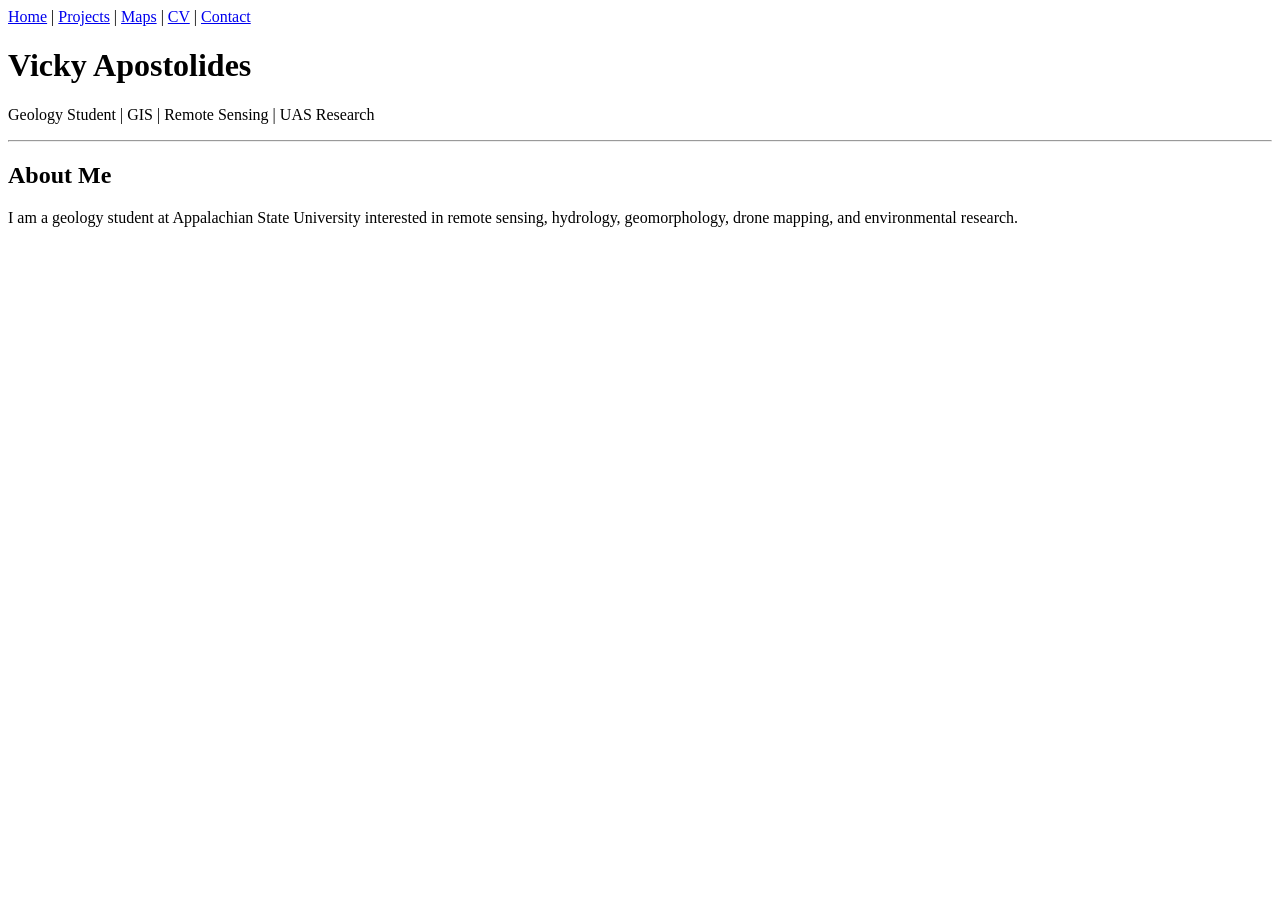
==== index.html @ 4145c762 "Update index.html" ====
<body>

<nav>
    <a href="index.html">Home</a> |
    <a href="projects.html">Projects</a> |
    <a href="maps.html">Maps</a> |
    <a href="cv.html">CV</a> |
    <a href="contact.html">Contact</a>
</nav>

<h1>Vicky Apostolides</h1>

<p>Geology Student | GIS | Remote Sensing | UAS Research</p>

<hr>

<h2>About Me</h2>

<p>
I am a geology student at Appalachian State University interested in
remote sensing, hydrology, geomorphology, drone mapping, and environmental research.
</p>

</body>
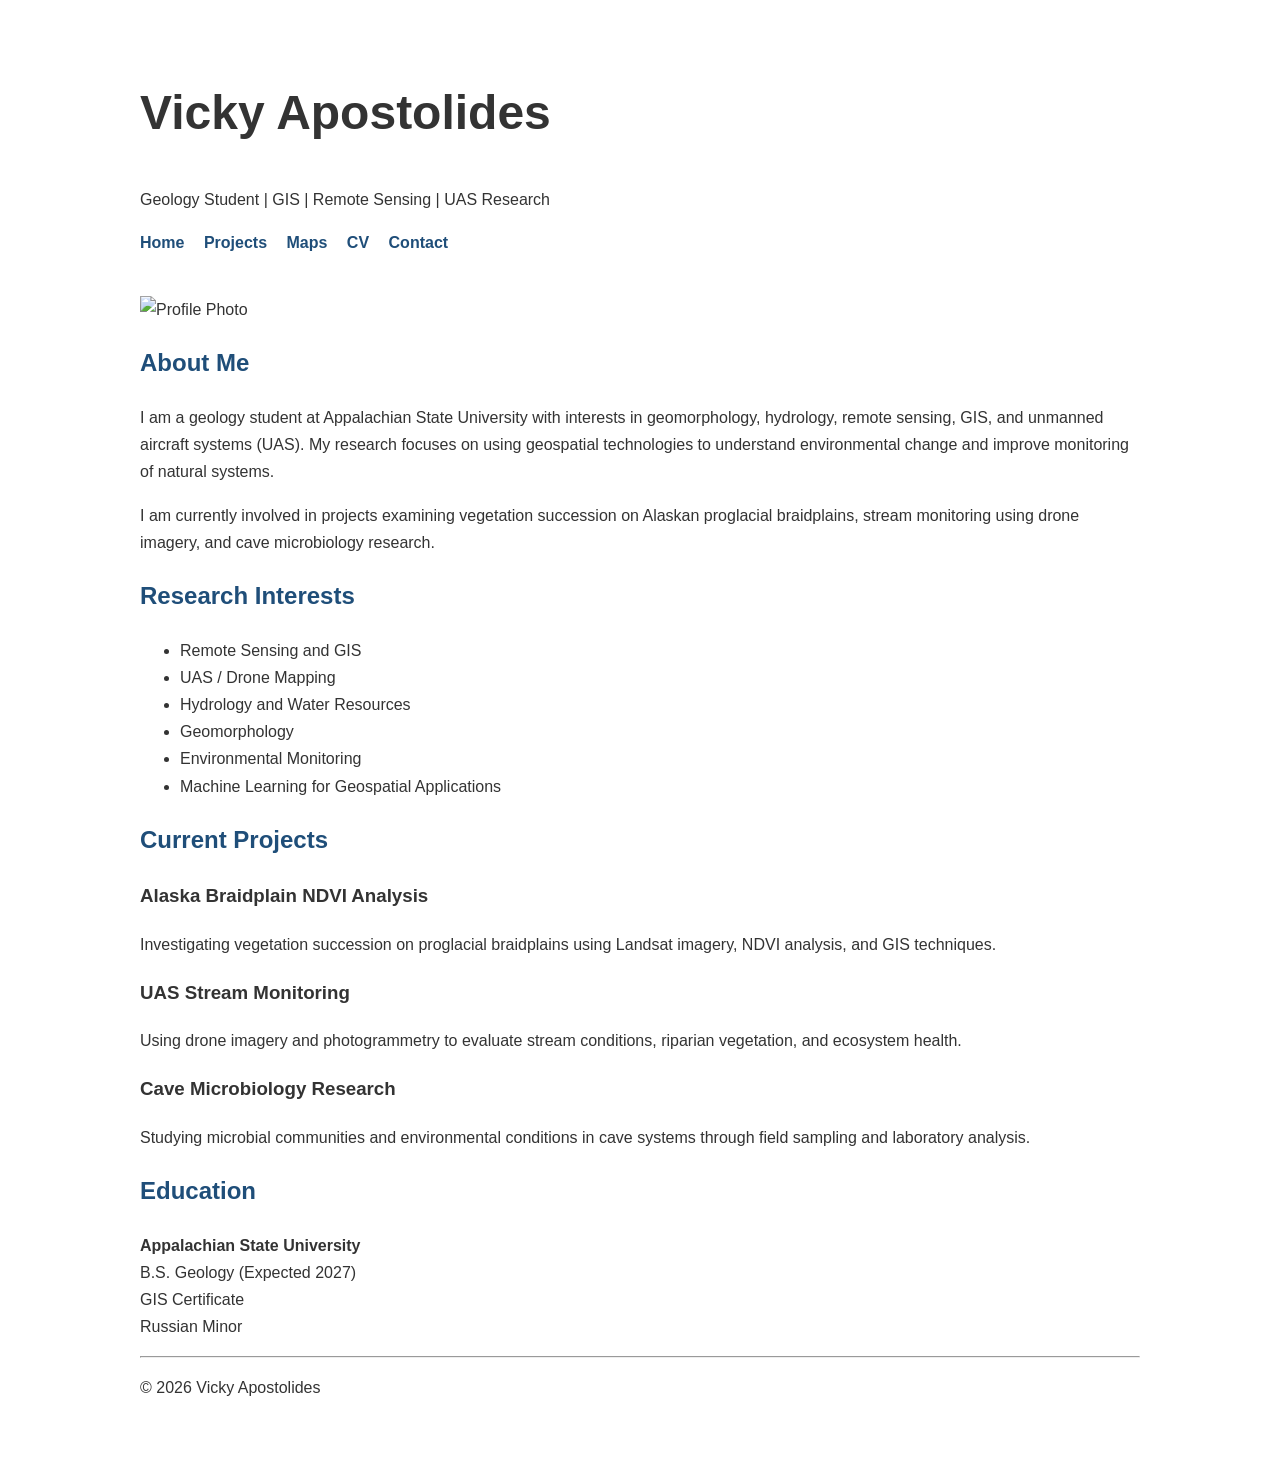
==== commit c1782a4d: "index.html" ====
--- a/index.html
+++ b/index.html
@@ -1,24 +1,132 @@
+<!DOCTYPE html>
+<html lang="en">
+
+<head>
+    <meta charset="UTF-8">
+    <meta name="viewport" content="width=device-width, initial-scale=1.0">
+    <title>Vicky Apostolides</title>
+
+    <link rel="stylesheet" href="style.css">
+</head>
+
 <body>
 
-<nav>
-    <a href="index.html">Home</a> |
-    <a href="projects.html">Projects</a> |
-    <a href="maps.html">Maps</a> |
-    <a href="cv.html">CV</a> |
-    <a href="contact.html">Contact</a>
-</nav>
+    <header>
+        <h1>Vicky Apostolides</h1>
 
-<h1>Vicky Apostolides</h1>
+        <p class="subtitle">
+            Geology Student | GIS | Remote Sensing | UAS Research
+        </p>
 
-<p>Geology Student | GIS | Remote Sensing | UAS Research</p>
+        <nav>
+            <a href="index.html">Home</a>
+            <a href="projects.html">Projects</a>
+            <a href="maps.html">Maps</a>
+            <a href="cv.html">CV</a>
+            <a href="contact.html">Contact</a>
+        </nav>
+    </header>
 
-<hr>
+    <main>
 
-<h2>About Me</h2>
+        <section class="profile">
 
-<p>
-I am a geology student at Appalachian State University interested in
-remote sensing, hydrology, geomorphology, drone mapping, and environmental research.
-</p>
+            <img src="images/profile.jpg" alt="Profile Photo" class="profile-pic">
+
+            <div class="bio">
+
+                <h2>About Me</h2>
+
+                <p>
+                    I am a geology student at Appalachian State University with interests in
+                    geomorphology, hydrology, remote sensing, GIS, and unmanned aircraft systems (UAS).
+                    My research focuses on using geospatial technologies to understand environmental
+                    change and improve monitoring of natural systems.
+                </p>
+
+                <p>
+                    I am currently involved in projects examining vegetation succession on Alaskan
+                    proglacial braidplains, stream monitoring using drone imagery, and cave
+                    microbiology research.
+                </p>
+
+            </div>
+
+        </section>
+
+        <section>
+
+            <h2>Research Interests</h2>
+
+            <ul>
+                <li>Remote Sensing and GIS</li>
+                <li>UAS / Drone Mapping</li>
+                <li>Hydrology and Water Resources</li>
+                <li>Geomorphology</li>
+                <li>Environmental Monitoring</li>
+                <li>Machine Learning for Geospatial Applications</li>
+            </ul>
+
+        </section>
+
+        <section>
+
+            <h2>Current Projects</h2>
+
+            <div class="project-card">
+                <h3>Alaska Braidplain NDVI Analysis</h3>
+
+                <p>
+                    Investigating vegetation succession on proglacial braidplains using
+                    Landsat imagery, NDVI analysis, and GIS techniques.
+                </p>
+            </div>
+
+            <div class="project-card">
+                <h3>UAS Stream Monitoring</h3>
+
+                <p>
+                    Using drone imagery and photogrammetry to evaluate stream conditions,
+                    riparian vegetation, and ecosystem health.
+                </p>
+            </div>
+
+            <div class="project-card">
+                <h3>Cave Microbiology Research</h3>
+
+                <p>
+                    Studying microbial communities and environmental conditions in cave
+                    systems through field sampling and laboratory analysis.
+                </p>
+            </div>
+
+        </section>
+
+        <section>
+
+            <h2>Education</h2>
+
+            <p>
+                <strong>Appalachian State University</strong><br>
+                B.S. Geology (Expected 2027)<br>
+                GIS Certificate<br>
+                Russian Minor
+            </p>
+
+        </section>
+
+    </main>
+
+    <footer>
+
+        <hr>
+
+        <p>
+            © 2026 Vicky Apostolides
+        </p>
+
+    </footer>
 
 </body>
+
+</html>
--- a/style.css
+++ b/style.css
@@ -0,0 +1,35 @@
+body{
+    max-width:1000px;
+    margin:auto;
+    padding:40px;
+    font-family:Arial, sans-serif;
+    line-height:1.7;
+    color:#333;
+}
+
+nav{
+    margin-bottom:40px;
+}
+
+nav a{
+    text-decoration:none;
+    color:#1f4e79;
+    font-weight:bold;
+    margin-right:15px;
+}
+
+nav a:hover{
+    color:#4a90e2;
+}
+
+h1{
+    font-size:48px;
+}
+
+h2{
+    color:#1f4e79;
+}
+
+img{
+    max-width:100%;
+}
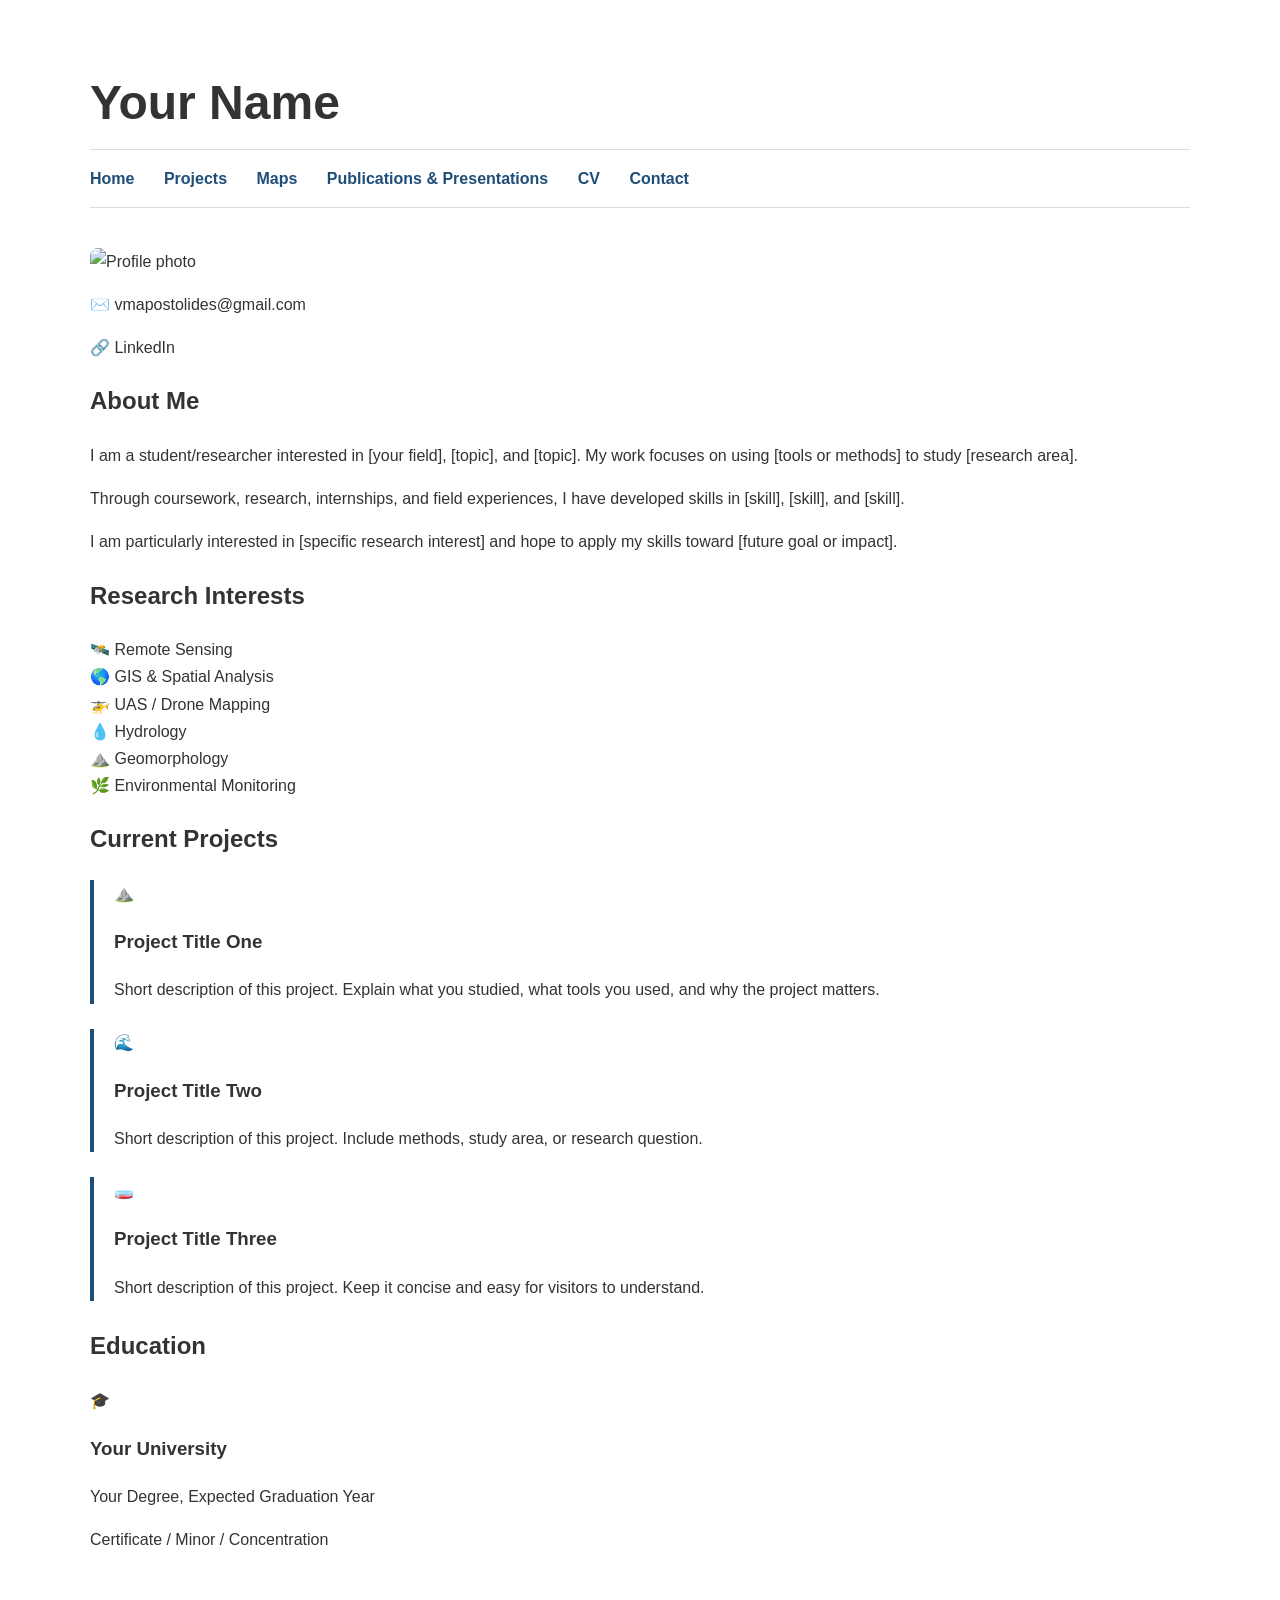
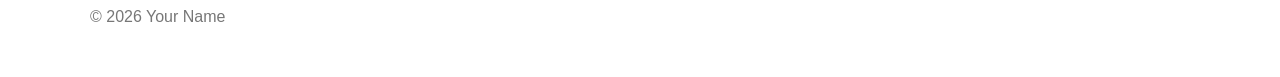
==== commit 41c7e8a7: "Update index.html" ====
--- a/index.html
+++ b/index.html
@@ -1,132 +1,123 @@
 <!DOCTYPE html>
 <html lang="en">
-
 <head>
-    <meta charset="UTF-8">
-    <meta name="viewport" content="width=device-width, initial-scale=1.0">
-    <title>Vicky Apostolides</title>
-
-    <link rel="stylesheet" href="style.css">
+  <meta charset="UTF-8" />
+  <meta name="viewport" content="width=device-width, initial-scale=1.0" />
+  <title>Your Name</title>
+  <link rel="stylesheet" href="style.css" />
 </head>
 
 <body>
 
-    <header>
-        <h1>Vicky Apostolides</h1>
+  <header class="site-header">
+    <h1>Your Name</h1>
 
-        <p class="subtitle">
-            Geology Student | GIS | Remote Sensing | UAS Research
+    <nav>
+      <a href="index.html">Home</a>
+      <a href="projects.html">Projects</a>
+      <a href="maps.html">Maps</a>
+      <a href="publications.html">Publications & Presentations</a>
+      <a href="cv.html">CV</a>
+      <a href="contact.html">Contact</a>
+    </nav>
+  </header>
+
+  <main class="container">
+
+    <section class="intro">
+      <aside class="sidebar">
+        <img src="images/profile.jpg" alt="Profile photo" class="profile-pic" />
+
+        <div class="contact-links">
+          <p>✉️ vmapostolides@gmail.com</p>
+          <p>🔗 LinkedIn</p>
+        </div>
+      </aside>
+
+      <section class="about">
+        <h2>About Me</h2>
+
+        <p>
+          I am a student/researcher interested in [your field], [topic], and [topic].
+          My work focuses on using [tools or methods] to study [research area].
         </p>
 
-        <nav>
-            <a href="index.html">Home</a>
-            <a href="projects.html">Projects</a>
-            <a href="maps.html">Maps</a>
-            <a href="cv.html">CV</a>
-            <a href="contact.html">Contact</a>
-        </nav>
-    </header>
-
-    <main>
-
-        <section class="profile">
-
-            <img src="images/profile.jpg" alt="Profile Photo" class="profile-pic">
-
-            <div class="bio">
-
-                <h2>About Me</h2>
-
-                <p>
-                    I am a geology student at Appalachian State University with interests in
-                    geomorphology, hydrology, remote sensing, GIS, and unmanned aircraft systems (UAS).
-                    My research focuses on using geospatial technologies to understand environmental
-                    change and improve monitoring of natural systems.
-                </p>
-
-                <p>
-                    I am currently involved in projects examining vegetation succession on Alaskan
-                    proglacial braidplains, stream monitoring using drone imagery, and cave
-                    microbiology research.
-                </p>
-
-            </div>
-
-        </section>
-
-        <section>
-
-            <h2>Research Interests</h2>
-
-            <ul>
-                <li>Remote Sensing and GIS</li>
-                <li>UAS / Drone Mapping</li>
-                <li>Hydrology and Water Resources</li>
-                <li>Geomorphology</li>
-                <li>Environmental Monitoring</li>
-                <li>Machine Learning for Geospatial Applications</li>
-            </ul>
-
-        </section>
-
-        <section>
-
-            <h2>Current Projects</h2>
-
-            <div class="project-card">
-                <h3>Alaska Braidplain NDVI Analysis</h3>
-
-                <p>
-                    Investigating vegetation succession on proglacial braidplains using
-                    Landsat imagery, NDVI analysis, and GIS techniques.
-                </p>
-            </div>
-
-            <div class="project-card">
-                <h3>UAS Stream Monitoring</h3>
-
-                <p>
-                    Using drone imagery and photogrammetry to evaluate stream conditions,
-                    riparian vegetation, and ecosystem health.
-                </p>
-            </div>
-
-            <div class="project-card">
-                <h3>Cave Microbiology Research</h3>
-
-                <p>
-                    Studying microbial communities and environmental conditions in cave
-                    systems through field sampling and laboratory analysis.
-                </p>
-            </div>
-
-        </section>
-
-        <section>
-
-            <h2>Education</h2>
-
-            <p>
-                <strong>Appalachian State University</strong><br>
-                B.S. Geology (Expected 2027)<br>
-                GIS Certificate<br>
-                Russian Minor
-            </p>
-
-        </section>
-
-    </main>
-
-    <footer>
-
-        <hr>
+        <p>
+          Through coursework, research, internships, and field experiences, I have developed
+          skills in [skill], [skill], and [skill].
+        </p>
 
         <p>
-            © 2026 Vicky Apostolides
+          I am particularly interested in [specific research interest] and hope to apply
+          my skills toward [future goal or impact].
         </p>
+      </section>
+    </section>
 
-    </footer>
+    <section>
+      <h2>Research Interests</h2>
+
+      <div class="interest-grid">
+        <div class="interest-card">🛰️ Remote Sensing</div>
+        <div class="interest-card">🌎 GIS & Spatial Analysis</div>
+        <div class="interest-card">🚁 UAS / Drone Mapping</div>
+        <div class="interest-card">💧 Hydrology</div>
+        <div class="interest-card">⛰️ Geomorphology</div>
+        <div class="interest-card">🌿 Environmental Monitoring</div>
+      </div>
+    </section>
+
+    <section>
+      <h2>Current Projects</h2>
+
+      <div class="project-grid">
+
+        <div class="project-card">
+          <div class="project-icon">⛰️</div>
+          <h3>Project Title One</h3>
+          <p>
+            Short description of this project. Explain what you studied, what tools you used,
+            and why the project matters.
+          </p>
+        </div>
+
+        <div class="project-card">
+          <div class="project-icon">🌊</div>
+          <h3>Project Title Two</h3>
+          <p>
+            Short description of this project. Include methods, study area, or research question.
+          </p>
+        </div>
+
+        <div class="project-card">
+          <div class="project-icon">🧫</div>
+          <h3>Project Title Three</h3>
+          <p>
+            Short description of this project. Keep it concise and easy for visitors to understand.
+          </p>
+        </div>
+
+      </div>
+    </section>
+
+    <section>
+      <h2>Education</h2>
+
+      <div class="education">
+        <div class="edu-icon">🎓</div>
+        <div>
+          <h3>Your University</h3>
+          <p>Your Degree, Expected Graduation Year</p>
+          <p>Certificate / Minor / Concentration</p>
+        </div>
+      </div>
+    </section>
+
+  </main>
+
+  <footer>
+    <p>© 2026 Your Name</p>
+  </footer>
 
 </body>
-
 </html>
--- a/style.css
+++ b/style.css
@@ -1,35 +1,68 @@
-body{
-    max-width:1000px;
-    margin:auto;
-    padding:40px;
-    font-family:Arial, sans-serif;
-    line-height:1.7;
-    color:#333;
+body {
+    max-width: 1100px;
+    margin: auto;
+    padding: 30px;
+    font-family: Arial, Helvetica, sans-serif;
+    line-height: 1.7;
+    color: #333;
 }
 
-nav{
-    margin-bottom:40px;
+header {
+    margin-bottom: 40px;
 }
 
-nav a{
-    text-decoration:none;
-    color:#1f4e79;
-    font-weight:bold;
-    margin-right:15px;
+h1 {
+    margin-bottom: 5px;
+    font-size: 3rem;
 }
 
-nav a:hover{
-    color:#4a90e2;
+.subtitle {
+    color: #666;
+    margin-bottom: 20px;
 }
 
-h1{
-    font-size:48px;
+nav {
+    border-top: 1px solid #ddd;
+    border-bottom: 1px solid #ddd;
+    padding: 15px 0;
 }
 
-h2{
-    color:#1f4e79;
+nav a {
+    text-decoration: none;
+    color: #1f4e79;
+    font-weight: bold;
+    margin-right: 25px;
 }
 
-img{
-    max-width:100%;
+nav a:hover {
+    color: #4f88c6;
 }
+
+.profile {
+    display: flex;
+    gap: 40px;
+    margin-top: 40px;
+    margin-bottom: 40px;
+}
+
+.profile-pic {
+    width: 250px;
+    height: 250px;
+    object-fit: cover;
+    border-radius: 8px;
+}
+
+.bio {
+    flex: 1;
+}
+
+.project-card {
+    border-left: 4px solid #1f4e79;
+    padding-left: 20px;
+    margin-bottom: 25px;
+}
+
+footer {
+    margin-top: 50px;
+    color: #777;
+}
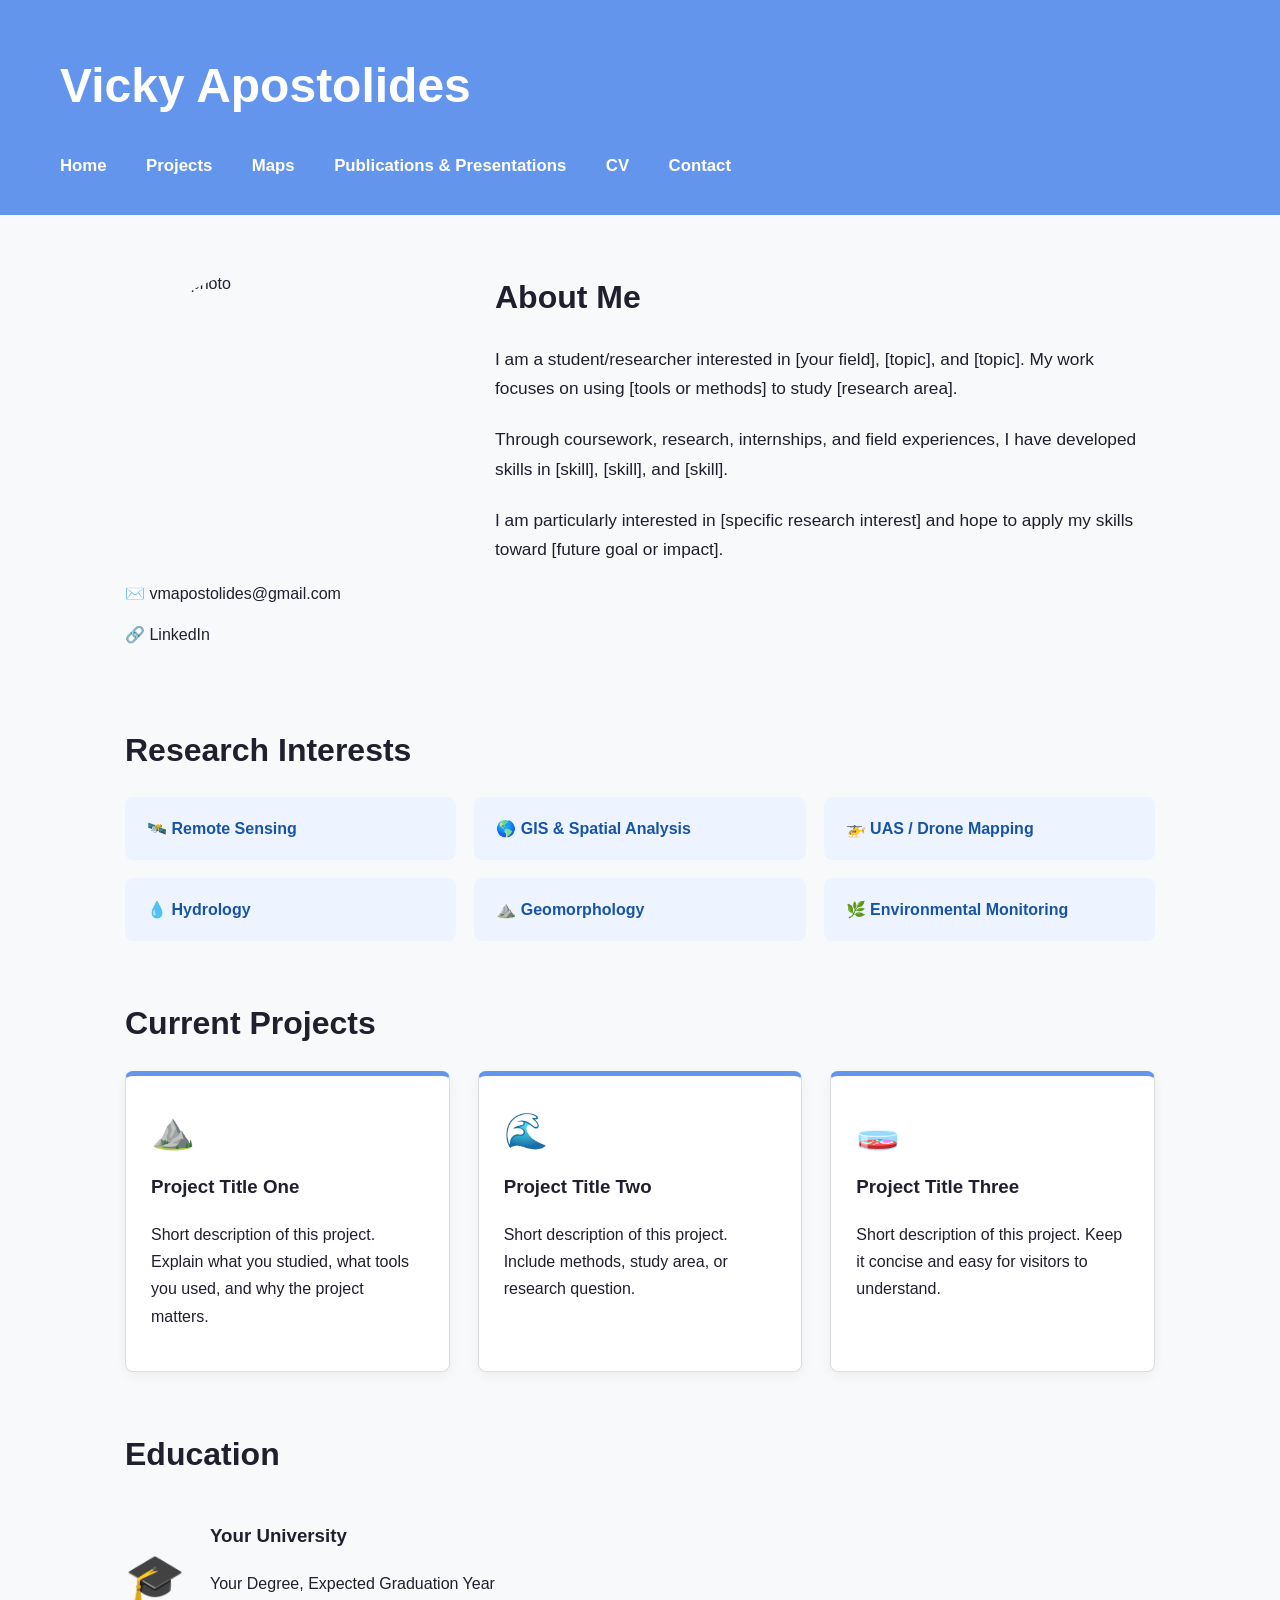
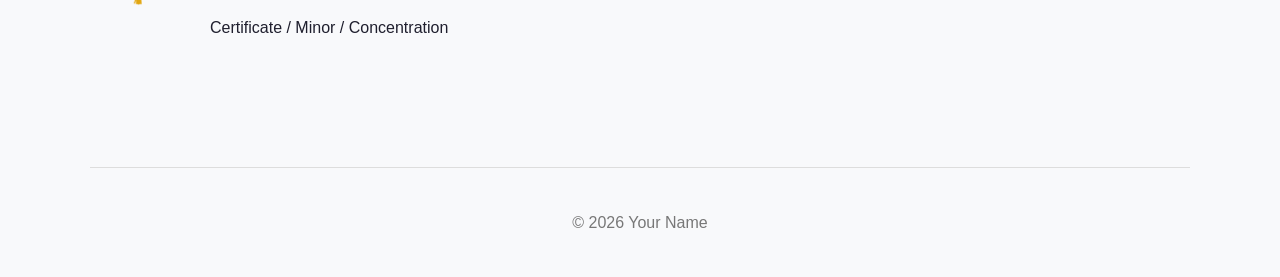
==== commit f4393e29: "Update index.html" ====
--- a/index.html
+++ b/index.html
@@ -3,14 +3,14 @@
 <head>
   <meta charset="UTF-8" />
   <meta name="viewport" content="width=device-width, initial-scale=1.0" />
-  <title>Your Name</title>
+  <title>Victoria (Vicky) Apostolides</title>
   <link rel="stylesheet" href="style.css" />
 </head>
 
 <body>
 
   <header class="site-header">
-    <h1>Your Name</h1>
+    <h1>Vicky Apostolides</h1>
 
     <nav>
       <a href="index.html">Home</a>
--- a/style.css
+++ b/style.css
@@ -1,68 +1,169 @@
-body {
-    max-width: 1100px;
-    margin: auto;
-    padding: 30px;
-    font-family: Arial, Helvetica, sans-serif;
-    line-height: 1.7;
-    color: #333;
+* {
+  box-sizing: border-box;
 }
 
-header {
-    margin-bottom: 40px;
+body {
+  margin: 0;
+  font-family: Arial, Helvetica, sans-serif;
+  background: #f8f9fb;
+  color: #1f1f2e;
+  line-height: 1.7;
 }
 
-h1 {
-    margin-bottom: 5px;
-    font-size: 3rem;
+.site-header {
+  background: #6495ED;
+  color: white;
+  padding: 45px 60px 35px;
 }
 
-.subtitle {
-    color: #666;
-    margin-bottom: 20px;
-}
-
-nav {
-    border-top: 1px solid #ddd;
-    border-bottom: 1px solid #ddd;
-    padding: 15px 0;
+.site-header h1 {
+  font-size: 3rem;
+  margin: 0 0 25px;
 }
 
 nav a {
-    text-decoration: none;
-    color: #1f4e79;
-    font-weight: bold;
-    margin-right: 25px;
+  color: white;
+  text-decoration: none;
+  font-weight: bold;
+  margin-right: 35px;
+  font-size: 1.05rem;
 }
 
 nav a:hover {
-    color: #4f88c6;
+  text-decoration: underline;
 }
 
-.profile {
-    display: flex;
-    gap: 40px;
-    margin-top: 40px;
-    margin-bottom: 40px;
+.container {
+  max-width: 1100px;
+  margin: 0 auto;
+  padding: 55px 35px;
+}
+
+.intro {
+  display: grid;
+  grid-template-columns: 310px 1fr;
+  gap: 60px;
+  align-items: start;
+  margin-bottom: 60px;
 }
 
 .profile-pic {
-    width: 250px;
-    height: 250px;
-    object-fit: cover;
-    border-radius: 8px;
+  width: 280px;
+  height: 280px;
+  border-radius: 50%;
+  object-fit: cover;
+  display: block;
 }
 
-.bio {
-    flex: 1;
+.contact-links {
+  margin-top: 30px;
+  font-size: 1rem;
+}
+
+.contact-links p {
+  margin: 14px 0;
+}
+
+h2 {
+  font-size: 2rem;
+  margin-top: 0;
+  margin-bottom: 20px;
+}
+
+.about p {
+  font-size: 1.08rem;
+  margin-bottom: 22px;
+}
+
+section {
+  margin-bottom: 55px;
+}
+
+.interest-grid {
+  display: grid;
+  grid-template-columns: repeat(3, 1fr);
+  gap: 18px;
+}
+
+.interest-card {
+  background: #eef4ff;
+  color: #1754a6;
+  padding: 18px 22px;
+  border-radius: 8px;
+  font-weight: bold;
+}
+
+.project-grid {
+  display: grid;
+  grid-template-columns: repeat(3, 1fr);
+  gap: 28px;
 }
 
 .project-card {
-    border-left: 4px solid #1f4e79;
-    padding-left: 20px;
-    margin-bottom: 25px;
+  background: white;
+  border: 1px solid #ddd;
+  border-top: 5px solid #6495ED;
+  border-radius: 8px;
+  padding: 25px;
+  box-shadow: 0 3px 12px rgba(0, 0, 0, 0.05);
+}
+
+.project-icon {
+  font-size: 2.2rem;
+  margin-bottom: 10px;
+}
+
+.project-card h3 {
+  margin-top: 0;
+  color: #1f1f2e;
+}
+
+.education {
+  display: flex;
+  gap: 25px;
+  align-items: center;
+}
+
+.edu-icon {
+  font-size: 3rem;
 }
 
 footer {
-    margin-top: 50px;
-    color: #777;
+  max-width: 1100px;
+  margin: 0 auto;
+  padding: 25px 35px;
+  text-align: center;
+  color: #777;
+  border-top: 1px solid #ddd;
 }
+
+/* Mobile-friendly layout */
+@media (max-width: 800px) {
+  .site-header {
+    padding: 35px 25px;
+  }
+
+  .site-header h1 {
+    font-size: 2.3rem;
+  }
+
+  nav a {
+    display: block;
+    margin: 10px 0;
+  }
+
+  .intro {
+    grid-template-columns: 1fr;
+    gap: 30px;
+  }
+
+  .profile-pic {
+    width: 220px;
+    height: 220px;
+  }
+
+  .interest-grid,
+  .project-grid {
+    grid-template-columns: 1fr;
+  }
+}
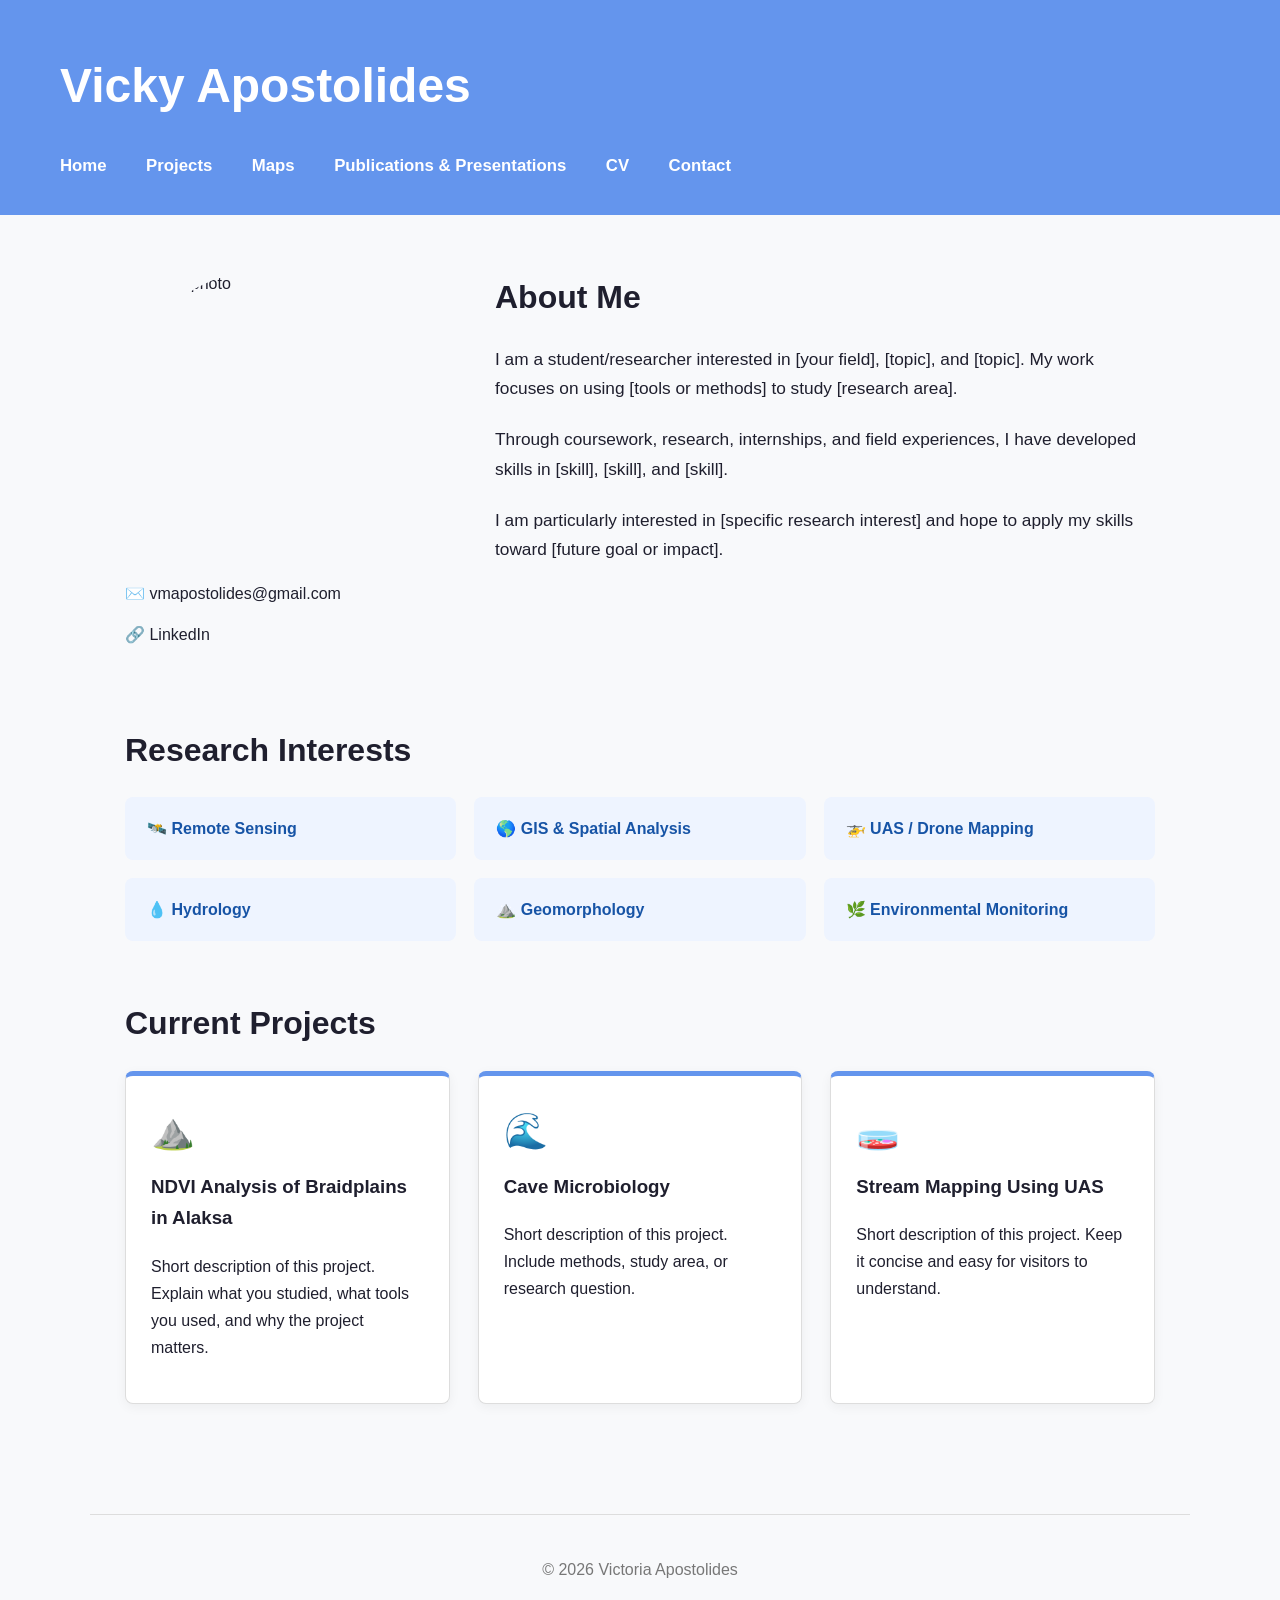
==== commit 588bbe2b: "Update index.html" ====
--- a/index.html
+++ b/index.html
@@ -74,7 +74,7 @@
 
         <div class="project-card">
           <div class="project-icon">⛰️</div>
-          <h3>Project Title One</h3>
+          <h3>NDVI Analysis of Braidplains in Alaksa</h3>
           <p>
             Short description of this project. Explain what you studied, what tools you used,
             and why the project matters.
@@ -83,7 +83,7 @@
 
         <div class="project-card">
           <div class="project-icon">🌊</div>
-          <h3>Project Title Two</h3>
+          <h3>Cave Microbiology</h3>
           <p>
             Short description of this project. Include methods, study area, or research question.
           </p>
@@ -91,7 +91,7 @@
 
         <div class="project-card">
           <div class="project-icon">🧫</div>
-          <h3>Project Title Three</h3>
+          <h3>Stream Mapping Using UAS</h3>
           <p>
             Short description of this project. Keep it concise and easy for visitors to understand.
           </p>
@@ -100,23 +100,11 @@
       </div>
     </section>
 
-    <section>
-      <h2>Education</h2>
-
-      <div class="education">
-        <div class="edu-icon">🎓</div>
-        <div>
-          <h3>Your University</h3>
-          <p>Your Degree, Expected Graduation Year</p>
-          <p>Certificate / Minor / Concentration</p>
-        </div>
-      </div>
-    </section>
 
   </main>
 
   <footer>
-    <p>© 2026 Your Name</p>
+    <p>© 2026 Victoria Apostolides</p>
   </footer>
 
 </body>
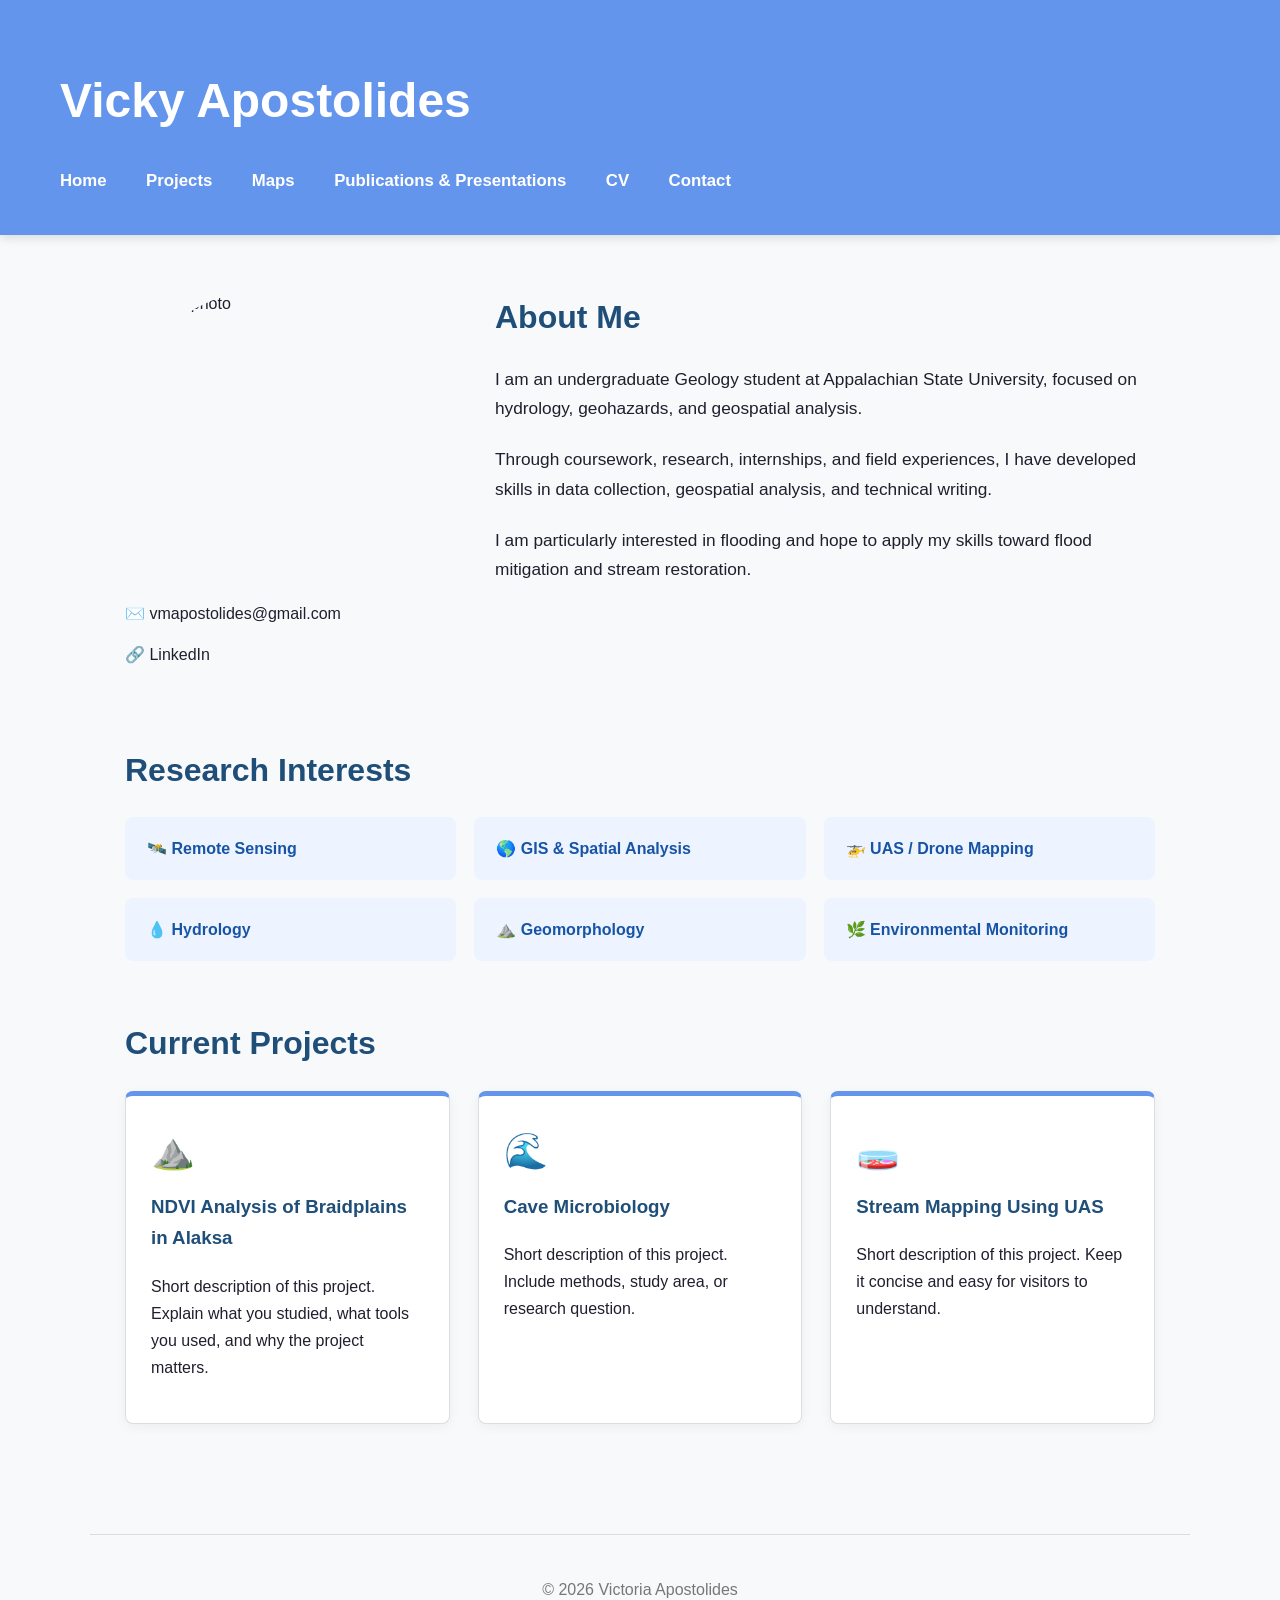
==== commit 00430b64: "Update index.html" ====
--- a/index.html
+++ b/index.html
@@ -38,18 +38,18 @@
         <h2>About Me</h2>
 
         <p>
-          I am a student/researcher interested in [your field], [topic], and [topic].
-          My work focuses on using [tools or methods] to study [research area].
+          I am an undergraduate Geology student at Appalachian State University, focused on hydrology, geohazards, and geospatial
+          analysis. 
         </p>
 
         <p>
           Through coursework, research, internships, and field experiences, I have developed
-          skills in [skill], [skill], and [skill].
+          skills in data collection, geospatial analysis, and technical writing.
         </p>
 
         <p>
-          I am particularly interested in [specific research interest] and hope to apply
-          my skills toward [future goal or impact].
+          I am particularly interested in flooding and hope to apply
+          my skills toward flood mitigation and stream restoration.
         </p>
       </section>
     </section>
--- a/style.css
+++ b/style.css
@@ -10,10 +10,12 @@
   line-height: 1.7;
 }
 
+/* Blue banner */
 .site-header {
   background: #6495ED;
   color: white;
-  padding: 45px 60px 35px;
+  padding: 60px 60px 40px;
+  box-shadow: 0 3px 10px rgba(0, 0, 0, 0.12);
 }
 
 .site-header h1 {
@@ -21,6 +23,7 @@
   margin: 0 0 25px;
 }
 
+/* Navigation */
 nav a {
   color: white;
   text-decoration: none;
@@ -33,6 +36,7 @@
   text-decoration: underline;
 }
 
+/* Main page layout */
 .container {
   max-width: 1100px;
   margin: 0 auto;
@@ -47,6 +51,7 @@
   margin-bottom: 60px;
 }
 
+/* Profile image */
 .profile-pic {
   width: 280px;
   height: 280px;
@@ -64,10 +69,16 @@
   margin: 14px 0;
 }
 
+/* Text */
 h2 {
   font-size: 2rem;
   margin-top: 0;
   margin-bottom: 20px;
+  color: #1f4e79;
+}
+
+h3 {
+  color: #1f4e79;
 }
 
 .about p {
@@ -79,6 +90,7 @@
   margin-bottom: 55px;
 }
 
+/* Interest cards */
 .interest-grid {
   display: grid;
   grid-template-columns: repeat(3, 1fr);
@@ -93,6 +105,7 @@
   font-weight: bold;
 }
 
+/* Homepage project cards */
 .project-grid {
   display: grid;
   grid-template-columns: repeat(3, 1fr);
@@ -106,6 +119,11 @@
   border-radius: 8px;
   padding: 25px;
   box-shadow: 0 3px 12px rgba(0, 0, 0, 0.05);
+  transition: transform 0.2s ease;
+}
+
+.project-card:hover {
+  transform: translateY(-3px);
 }
 
 .project-icon {
@@ -115,9 +133,45 @@
 
 .project-card h3 {
   margin-top: 0;
-  color: #1f1f2e;
-}
-
+}
+
+/* Projects page sections */
+.project-section {
+  background: white;
+  border-left: 5px solid #6495ED;
+  padding: 25px 30px;
+  margin-bottom: 28px;
+  border-radius: 8px;
+  box-shadow: 0 3px 12px rgba(0, 0, 0, 0.05);
+  transition: transform 0.2s ease;
+}
+
+.project-section:hover {
+  transform: translateY(-3px);
+}
+
+.project-section h3 {
+  margin-top: 0;
+  color: #1f4e79;
+  font-size: 1.75rem;
+}
+
+/* Optional project image layout */
+.project-page-card {
+  display: flex;
+  gap: 30px;
+  margin-bottom: 50px;
+  align-items: center;
+}
+
+.project-page-card img {
+  width: 300px;
+  height: 220px;
+  object-fit: cover;
+  border-radius: 8px;
+}
+
+/* Education */
 .education {
   display: flex;
   gap: 25px;
@@ -128,6 +182,7 @@
   font-size: 3rem;
 }
 
+/* Footer */
 footer {
   max-width: 1100px;
   margin: 0 auto;
@@ -166,4 +221,41 @@
   .project-grid {
     grid-template-columns: 1fr;
   }
-}
+
+  .project-page-card {
+    flex-direction: column;
+    align-items: flex-start;
+  }
+
+  .project-page-card img {
+    width: 100%;
+    height: auto;
+  }
+}
+.project-layout {
+display: flex;
+gap: 30px;
+align-items: flex-start;
+}
+
+.project-thumbnail {
+width: 280px;
+height: 200px;
+object-fit: cover;
+border-radius: 8px;
+flex-shrink: 0;
+}
+
+.project-layout p {
+margin-bottom: 15px;
+}
+
+.project-layout a {
+color: #6495ED;
+font-weight: bold;
+text-decoration: none;
+}
+
+.project-layout a:hover {
+text-decoration: underline;
+}
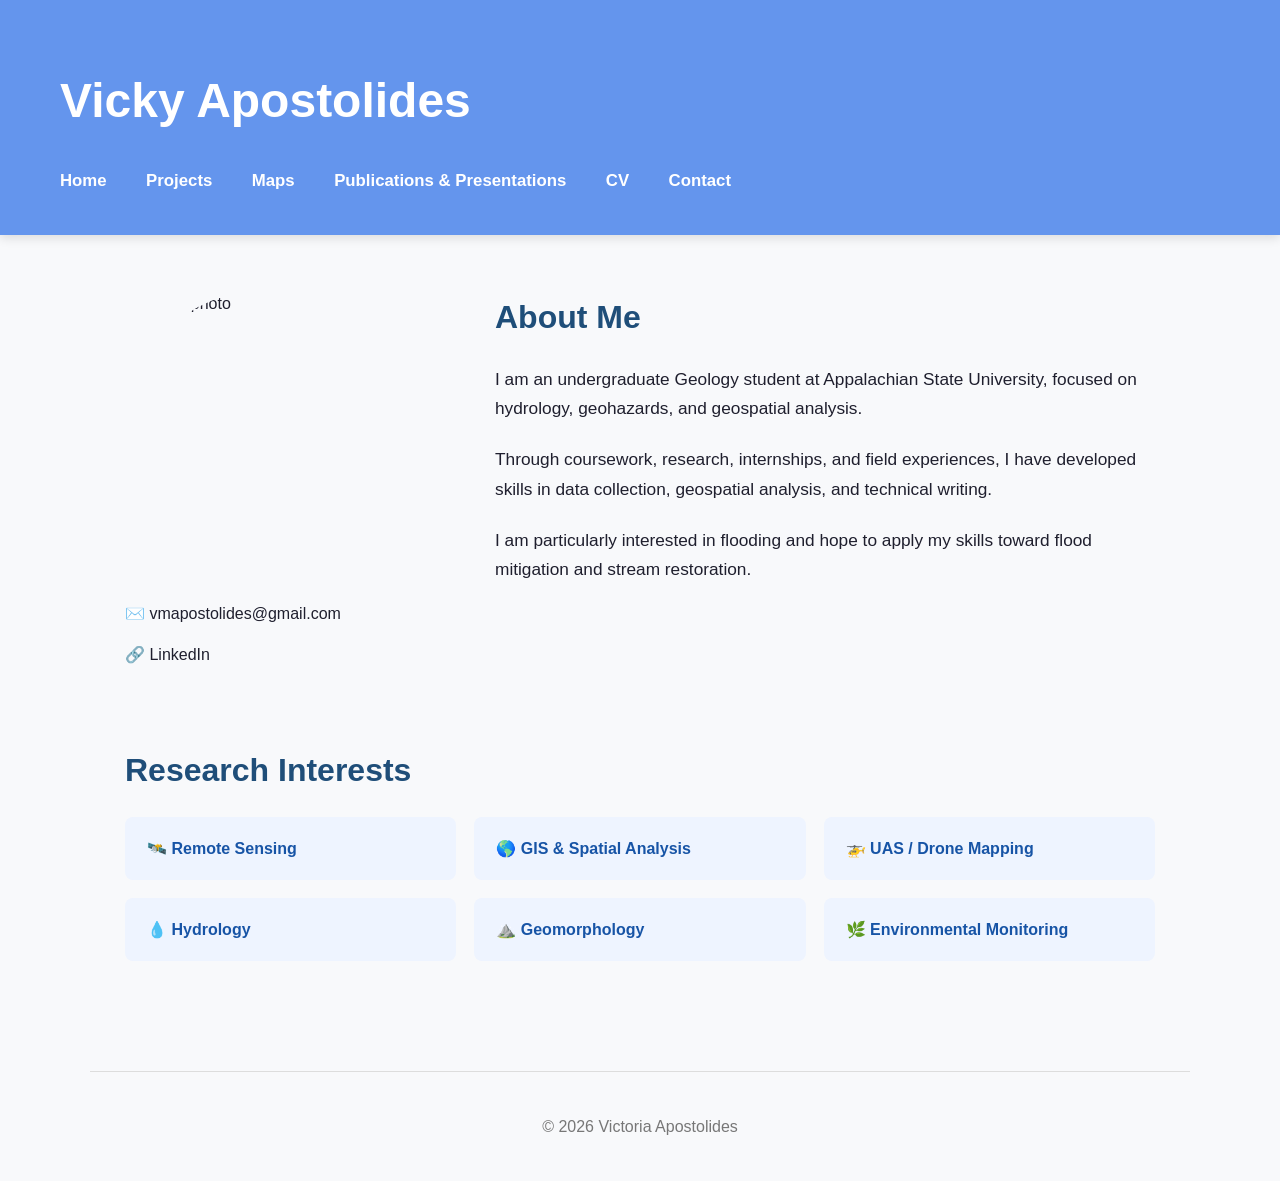
==== commit 152ed595: "Update index.html" ====
--- a/index.html
+++ b/index.html
@@ -67,39 +67,6 @@
       </div>
     </section>
 
-    <section>
-      <h2>Current Projects</h2>
-
-      <div class="project-grid">
-
-        <div class="project-card">
-          <div class="project-icon">⛰️</div>
-          <h3>NDVI Analysis of Braidplains in Alaksa</h3>
-          <p>
-            Short description of this project. Explain what you studied, what tools you used,
-            and why the project matters.
-          </p>
-        </div>
-
-        <div class="project-card">
-          <div class="project-icon">🌊</div>
-          <h3>Cave Microbiology</h3>
-          <p>
-            Short description of this project. Include methods, study area, or research question.
-          </p>
-        </div>
-
-        <div class="project-card">
-          <div class="project-icon">🧫</div>
-          <h3>Stream Mapping Using UAS</h3>
-          <p>
-            Short description of this project. Keep it concise and easy for visitors to understand.
-          </p>
-        </div>
-
-      </div>
-    </section>
-
 
   </main>
 
--- a/style.css
+++ b/style.css
@@ -259,3 +259,248 @@
 .project-layout a:hover {
 text-decoration: underline;
 }
+
+/* ---------------------------------
+   Publications and Presentations
+---------------------------------- */
+
+.publications-page {
+  max-width: 1500px;
+  margin: 0 auto;
+  padding: 70px 5%;
+}
+
+.page-intro {
+  max-width: 900px;
+  margin-bottom: 70px;
+}
+
+.page-intro h2 {
+  color: #174f7a;
+  font-size: 2.8rem;
+  margin: 8px 0 20px;
+}
+
+.page-intro p {
+  font-size: 1.15rem;
+  line-height: 1.8;
+}
+
+.section-label {
+  color: #5f91e5;
+  font-size: 0.95rem;
+  font-weight: 700;
+  letter-spacing: 0.12rem;
+  text-transform: uppercase;
+}
+
+.section-heading {
+  margin-bottom: 30px;
+}
+
+.section-heading h2 {
+  color: #174f7a;
+  font-size: 2.2rem;
+  margin-bottom: 10px;
+}
+
+.section-heading p {
+  max-width: 850px;
+  line-height: 1.7;
+}
+
+
+/* Publication list */
+
+.publication-section {
+  margin-bottom: 90px;
+}
+
+.publication-list {
+  display: grid;
+  gap: 24px;
+}
+
+.publication-item {
+  background: #ffffff;
+  border-left: 6px solid #5f91e5;
+  border-radius: 8px;
+  box-shadow: 0 5px 18px rgba(25, 57, 89, 0.1);
+  padding: 28px 32px;
+}
+
+.publication-item h3 {
+  color: #174f7a;
+  font-size: 1.35rem;
+  line-height: 1.4;
+  margin: 12px 0 8px;
+}
+
+.publication-item p {
+  line-height: 1.7;
+}
+
+.citation {
+  font-weight: 600;
+}
+
+.status-tag {
+  display: inline-block;
+  background: #e9f1ff;
+  color: #245a91;
+  border-radius: 20px;
+  padding: 6px 13px;
+  font-size: 0.85rem;
+  font-weight: 700;
+}
+
+
+/* Presentation cards */
+
+.presentation-section {
+  margin-bottom: 90px;
+}
+
+.presentation-grid {
+  display: grid;
+  grid-template-columns: repeat(3, minmax(0, 1fr));
+  gap: 30px;
+}
+
+.presentation-card {
+  overflow: hidden;
+  background: #ffffff;
+  border-radius: 10px;
+  box-shadow: 0 5px 18px rgba(25, 57, 89, 0.12);
+  transition: transform 0.25s ease, box-shadow 0.25s ease;
+}
+
+.presentation-card:hover {
+  transform: translateY(-5px);
+  box-shadow: 0 10px 26px rgba(25, 57, 89, 0.18);
+}
+
+.presentation-card img {
+  width: 100%;
+  height: 270px;
+  object-fit: cover;
+  display: block;
+}
+
+.presentation-content {
+  padding: 25px;
+}
+
+.presentation-content h3 {
+  color: #174f7a;
+  font-size: 1.25rem;
+  line-height: 1.4;
+  margin: 8px 0 12px;
+}
+
+.presentation-content p {
+  line-height: 1.6;
+}
+
+.presentation-year {
+  color: #5f91e5;
+  font-weight: 700;
+  margin: 0;
+}
+
+.authors {
+  font-weight: 600;
+  margin-bottom: 6px;
+}
+
+.venue {
+  font-style: italic;
+  margin-top: 0;
+}
+
+
+/* Ongoing research note */
+
+.research-note {
+  background: #eaf2ff;
+  border-radius: 10px;
+  padding: 35px;
+}
+
+.research-note h2 {
+  color: #174f7a;
+  margin-top: 0;
+}
+
+.research-note p {
+  line-height: 1.7;
+  margin-bottom: 0;
+}
+
+
+/* Active navigation link */
+
+.main-nav a.active {
+  border-bottom: 3px solid #ffffff;
+  padding-bottom: 7px;
+}
+
+
+/* Footer */
+
+.site-footer {
+  text-align: center;
+  padding: 30px;
+  color: #ffffff;
+  background: #174f7a;
+}
+
+
+/* Tablet layout */
+
+@media screen and (max-width: 1000px) {
+  .presentation-grid {
+    grid-template-columns: repeat(2, minmax(0, 1fr));
+  }
+}
+
+
+/* Mobile layout */
+
+@media screen and (max-width: 700px) {
+  .publications-page {
+    padding: 45px 6%;
+  }
+
+  .page-intro h2 {
+    font-size: 2.1rem;
+  }
+
+  .section-heading h2 {
+    font-size: 1.8rem;
+  }
+
+  .publication-item {
+    padding: 23px;
+  }
+
+  .presentation-grid {
+    grid-template-columns: 1fr;
+  }
+
+  .presentation-card img {
+    height: 230px;
+  }
+}
+
+iframe {
+  border: 1px solid #d6dce5;
+  border-radius: 8px;
+  margin-top: 15px;
+  background: white;
+}
+
+.project-section a {
+  color: #2f6fd6;
+  font-weight: 600;
+}
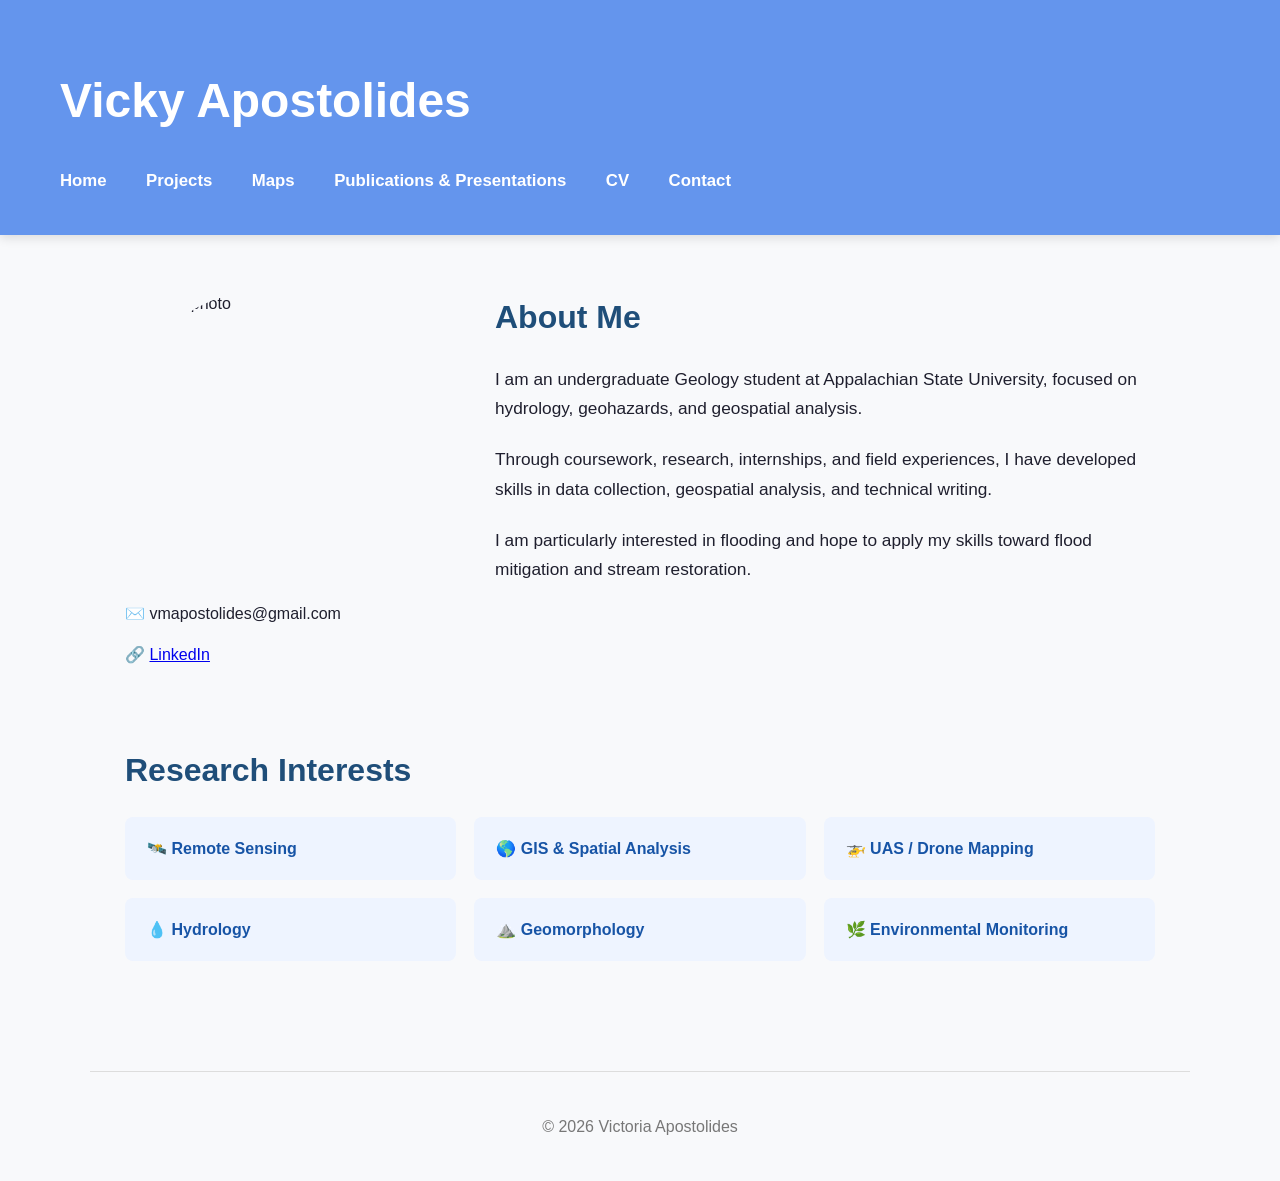
==== commit dbe7b62d: "Update index.html" ====
--- a/index.html
+++ b/index.html
@@ -30,7 +30,15 @@
 
         <div class="contact-links">
           <p>✉️ vmapostolides@gmail.com</p>
-          <p>🔗 LinkedIn</p>
+        <p>
+    🔗
+    <a
+        href="https://www.linkedin.com/in/victoria-vicky-a-2a696a201"
+        target="_blank"
+    >
+        LinkedIn
+    </a>
+</p>
         </div>
       </aside>
 
--- a/style.css
+++ b/style.css
@@ -504,3 +504,55 @@
   color: #2f6fd6;
   font-weight: 600;
 }
+
+.about-section {
+    display: grid;
+    grid-template-columns: 300px 1fr;
+    gap: 50px;
+    align-items: center;
+    margin-top: 50px;
+}
+
+.profile-picture {
+    width: 300px;
+    height: 300px;
+    object-fit: cover;
+
+    border-radius: 50%;
+
+    border: 5px solid #5F91E5;
+
+    box-shadow:
+        0 8px 20px rgba(0,0,0,0.15);
+}
+
+.about-section h2 {
+    color: #174F7A;
+    font-size: 2.5rem;
+}
+
+.about-section p {
+    line-height: 1.8;
+}
+
+.about-section a {
+    color: #5F91E5;
+    text-decoration: none;
+    font-weight: bold;
+}
+
+.about-section a:hover {
+    text-decoration: underline;
+}
+
+@media (max-width: 900px) {
+
+    .about-section {
+        grid-template-columns: 1fr;
+        text-align: center;
+    }
+
+    .profile-picture {
+        margin: 0 auto;
+    }
+}
